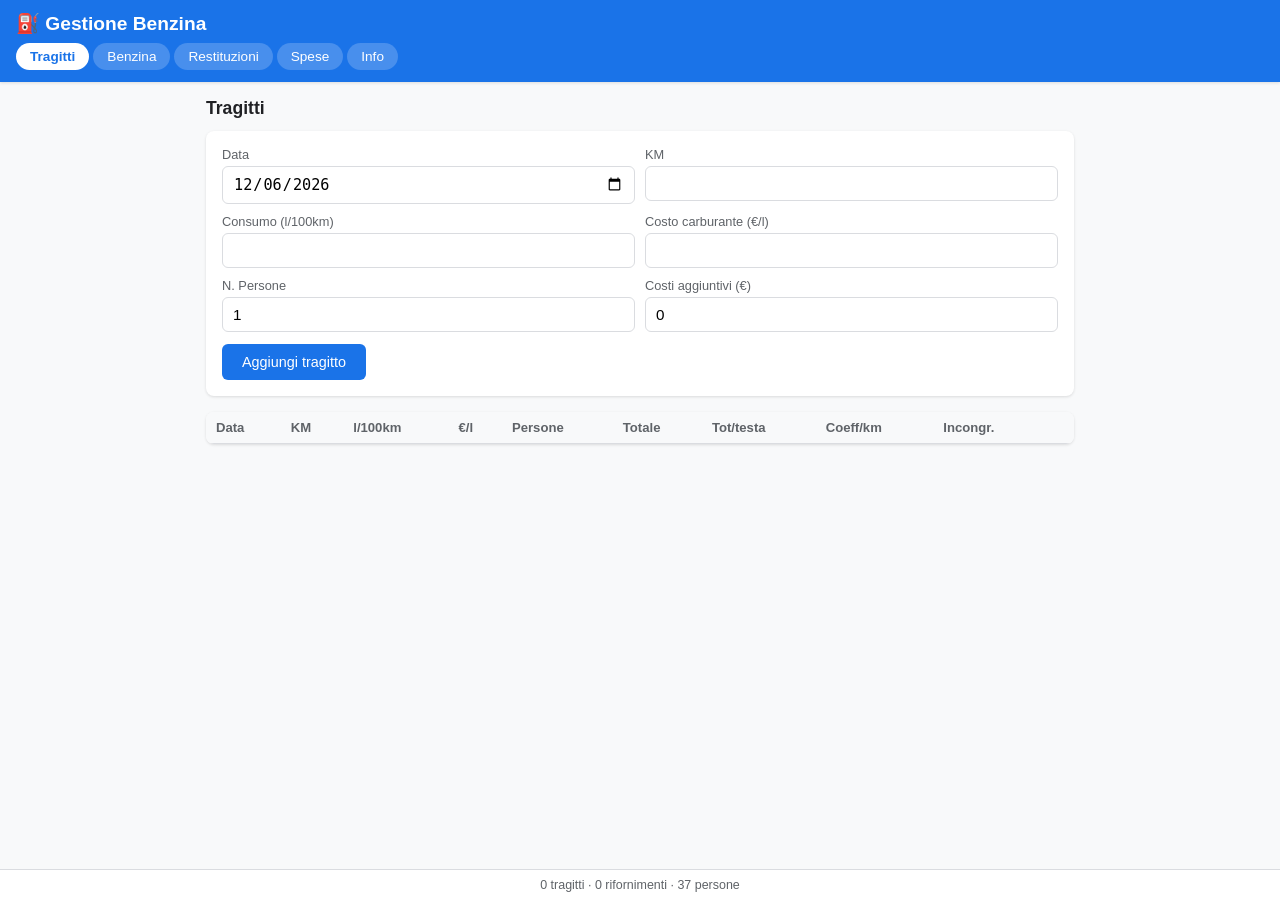
==== fuel-manager/index.html @ 6dd58ec2 "feat: add fuel-manager PWA - Tragitti: km, consumi, costi carburante, persone, totali - Benzina: rif" ====
<!DOCTYPE html>
<html lang="it">
<head>
  <meta charset="UTF-8">
  <meta name="viewport" content="width=device-width, initial-scale=1.0, user-scalable=no">
  <meta name="theme-color" content="#1a73e8">
  <meta name="apple-mobile-web-app-capable" content="yes">
  <meta name="apple-mobile-web-app-status-bar-style" content="black-translucent">
  <meta name="description" content="Gestione Benzina - Tragitti, Consumi, Spese e Restituzioni">
  <link rel="manifest" href="manifest.json">
  <link rel="apple-touch-icon" href="icon-192.png">
  <title>Gestione Benzina</title>
  <link rel="stylesheet" href="style.css">
</head>
<body>
  <header>
    <h1>⛽ Gestione Benzina</h1>
    <nav id="tabs">
      <button class="tab active" data-tab="tragitti">Tragitti</button>
      <button class="tab" data-tab="benzina">Benzina</button>
      <button class="tab" data-tab="restituzioni">Restituzioni</button>
      <button class="tab" data-tab="spese">Spese</button>
      <button class="tab" data-tab="info">Info</button>
    </nav>
  </header>

  <main>
    <!-- TRAGITTI -->
    <section id="tragitti" class="tab-content active">
      <h2>Tragitti</h2>
      <form id="form-tragitto">
        <div class="form-grid">
          <label>Data <input type="date" name="data" required></label>
          <label>KM <input type="number" name="km" step="0.1" required></label>
          <label>Consumo (l/100km) <input type="number" name="consumo" step="0.1" required></label>
          <label>Costo carburante (€/l) <input type="number" name="costoCarburante" step="0.001" required></label>
          <label>N. Persone <input type="number" name="persone" step="0.5" min="1" value="1" required></label>
          <label>Costi aggiuntivi (€) <input type="number" name="costiAgg" step="0.01" value="0"></label>
        </div>
        <div class="form-actions">
          <button type="submit">Aggiungi tragitto</button>
        </div>
      </form>

      <div class="table-wrapper">
        <table id="tabella-tragitti">
          <thead>
            <tr>
              <th>Data</th><th>KM</th><th>l/100km</th><th>€/l</th><th>Persone</th>
              <th>Totale</th><th>Tot/testa</th><th>Coeff/km</th><th>Incongr.</th>
              <th></th>
            </tr>
          </thead>
          <tbody></tbody>
        </table>
      </div>
    </section>

    <!-- BENZINA -->
    <section id="benzina" class="tab-content">
      <h2>Benzina</h2>
      <form id="form-benzina">
        <div class="form-grid">
          <label>Data <input type="date" name="data" required></label>
          <label>Spesa (€) <input type="number" name="spesa" step="0.01" required></label>
          <label>Costo carburante (€/l) <input type="number" name="costoCarburante" step="0.001" required></label>
          <label>Litri <input type="number" name="litri" step="0.01" required></label>
          <label>Mese riferimento <input type="text" name="mese" placeholder="gen-25" required></label>
        </div>
        <div class="form-actions">
          <button type="submit">Aggiungi rifornimento</button>
        </div>
      </form>

      <div class="table-wrapper">
        <table id="tabella-benzina">
          <thead>
            <tr>
              <th>Data</th><th>Spesa</th><th>€/l</th><th>Litri</th><th>Mese</th><th></th>
            </tr>
          </thead>
          <tbody></tbody>
        </table>
      </div>
    </section>

    <!-- RESTITUZIONI -->
    <section id="restituzioni" class="tab-content">
      <h2>Restituzioni</h2>
      <div class="subsection">
        <h3>Persone</h3>
        <form id="form-persona">
          <div class="form-grid">
            <label>Nome persona <input type="text" name="nome" required></label>
          </div>
          <div class="form-actions">
            <button type="submit">Aggiungi persona</button>
          </div>
        </form>
        <div id="lista-persone" class="person-tags"></div>
      </div>

      <div class="subsection">
        <h3>Voce restituzione</h3>
        <form id="form-restituzione">
          <div class="form-grid">
            <label>Data <input type="date" name="data" required></label>
            <label>Totale entrate (€) <input type="number" name="totale" step="0.01" value="0"></label>
            <label>Dividi per tutti <input type="checkbox" name="dividiTutti" checked></label>
            <div class="colspan-2" id="restituzione-persone">
              <!-- generato dinamicamente -->
            </div>
          </div>
          <div class="form-actions">
            <button type="submit">Aggiungi restituzione</button>
          </div>
        </form>
      </div>

      <div class="table-wrapper">
        <table id="tabella-restituzioni">
          <thead>
            <tr>
              <th>Data</th><th>Totale</th><th>Dettaglio per persona</th><th></th>
            </tr>
          </thead>
          <tbody></tbody>
        </table>
      </div>
    </section>

    <!-- SPESE -->
    <section id="spese" class="tab-content">
      <h2>Spese a persona</h2>
      <form id="form-spesa">
        <div class="form-grid">
          <label>Data <input type="date" name="data" required></label>
          <label>Totale spesa (€) <input type="number" name="totale" step="0.01" required></label>
          <div class="colspan-2" id="spese-persone">
            <!-- generato dinamicamente -->
          </div>
        </div>
        <div class="form-actions">
          <button type="submit">Aggiungi spesa</button>
        </div>
      </form>

      <div class="table-wrapper">
        <table id="tabella-spese">
          <thead>
            <tr>
              <th>Data</th><th>Totale</th><th>Dettaglio per persona</th><th></th>
            </tr>
          </thead>
          <tbody></tbody>
        </table>
      </div>
    </section>

    <!-- INFO -->
    <section id="info" class="tab-content">
      <h2>Riepilogo</h2>
      <div id="info-riepilogo" class="info-grid"></div>

      <h3>Importa dati da Google Sheet</h3>
      <p class="hint">Incolla i dati CSV esportati dai fogli Google per popolare l'app.</p>
      <form id="form-import">
        <div class="form-grid">
          <label>Foglio
            <select name="foglio">
              <option value="tragitti">Tragitti</option>
              <option value="benzina">Benzina</option>
              <option value="restituzioni">Restituzioni</option>
              <option value="spese">Spese</option>
            </select>
          </label>
          <label class="colspan-2">Dati CSV (incolla qui, prima riga = intestazioni)
            <textarea name="csvData" rows="4" placeholder="Data,KM,Consumo,..."></textarea>
          </label>
        </div>
        <div class="form-actions">
          <button type="submit">Importa</button>
        </div>
      </form>

      <h3>Esporta dati</h3>
      <div class="form-actions">
        <button id="btn-export-csv" type="button">Esporta tutto (CSV)</button>
        <button id="btn-export-json" type="button">Esporta tutto (JSON)</button>
        <button id="btn-reset" type="button" class="danger">Reset dati</button>
      </div>
    </section>
  </main>

  <footer>
    <span id="status-bar">Pronto</span>
  </footer>

  <script src="app.js"></script>
</body>
</html>
---- fuel-manager/style.css ----
* {
  margin: 0;
  padding: 0;
  box-sizing: border-box;
}

:root {
  --primary: #1a73e8;
  --primary-dark: #1557b0;
  --danger: #d93025;
  --success: #188038;
  --bg: #f8f9fa;
  --card: #fff;
  --text: #202124;
  --text-secondary: #5f6368;
  --border: #dadce0;
  --radius: 8px;
  --shadow: 0 1px 3px rgba(0,0,0,0.12);
}

body {
  font-family: -apple-system, BlinkMacSystemFont, 'Segoe UI', Roboto, sans-serif;
  background: var(--bg);
  color: var(--text);
  min-height: 100vh;
  padding-bottom: 60px;
}

header {
  background: var(--primary);
  color: #fff;
  padding: 12px 16px;
  position: sticky;
  top: 0;
  z-index: 100;
  box-shadow: var(--shadow);
}

header h1 {
  font-size: 1.2rem;
  margin-bottom: 8px;
}

#tabs {
  display: flex;
  gap: 4px;
  overflow-x: auto;
  -webkit-overflow-scrolling: touch;
  scrollbar-width: none;
}

#tabs::-webkit-scrollbar { display: none; }

.tab {
  background: rgba(255,255,255,0.2);
  border: none;
  color: #fff;
  padding: 6px 14px;
  border-radius: 20px;
  font-size: 0.85rem;
  cursor: pointer;
  white-space: nowrap;
  transition: background 0.2s;
}

.tab.active {
  background: #fff;
  color: var(--primary);
  font-weight: 600;
}

main {
  padding: 16px;
  max-width: 900px;
  margin: 0 auto;
}

.tab-content { display: none; }
.tab-content.active { display: block; }

h2 {
  font-size: 1.1rem;
  margin-bottom: 12px;
  color: var(--text);
}

h3 {
  font-size: 0.95rem;
  margin: 16px 0 8px;
  color: var(--text-secondary);
}

form {
  background: var(--card);
  border-radius: var(--radius);
  padding: 16px;
  box-shadow: var(--shadow);
  margin-bottom: 16px;
}

.form-grid {
  display: grid;
  grid-template-columns: 1fr 1fr;
  gap: 10px;
}

.form-grid label {
  display: flex;
  flex-direction: column;
  font-size: 0.8rem;
  color: var(--text-secondary);
  gap: 4px;
}

.form-grid input,
.form-grid select,
.form-grid textarea {
  padding: 8px 10px;
  border: 1px solid var(--border);
  border-radius: 6px;
  font-size: 0.95rem;
  width: 100%;
  background: #fff;
}

.form-grid input:focus,
.form-grid select:focus,
.form-grid textarea:focus {
  outline: none;
  border-color: var(--primary);
  box-shadow: 0 0 0 2px rgba(26,115,232,0.2);
}

.colspan-2 { grid-column: 1 / -1; }

.form-actions {
  margin-top: 12px;
  display: flex;
  gap: 8px;
  flex-wrap: wrap;
}

button {
  background: var(--primary);
  color: #fff;
  border: none;
  padding: 10px 20px;
  border-radius: 6px;
  font-size: 0.9rem;
  cursor: pointer;
  transition: background 0.2s;
}

button:hover { background: var(--primary-dark); }
button.danger { background: var(--danger); }
button.danger:hover { background: #b71c1c; }

.table-wrapper {
  overflow-x: auto;
  -webkit-overflow-scrolling: touch;
  background: var(--card);
  border-radius: var(--radius);
  box-shadow: var(--shadow);
  margin-bottom: 16px;
}

table {
  width: 100%;
  border-collapse: collapse;
  font-size: 0.82rem;
}

th, td {
  padding: 8px 10px;
  text-align: left;
  border-bottom: 1px solid var(--border);
  white-space: nowrap;
}

th {
  background: var(--bg);
  font-weight: 600;
  color: var(--text-secondary);
  position: sticky;
  top: 0;
}

td:last-child {
  text-align: right;
}

.btn-delete {
  background: none;
  color: var(--danger);
  padding: 2px 8px;
  font-size: 0.75rem;
  text-decoration: underline;
}

.person-tags {
  display: flex;
  flex-wrap: wrap;
  gap: 6px;
  margin: 8px 0 16px;
}

.person-tag {
  background: var(--primary);
  color: #fff;
  padding: 4px 12px;
  border-radius: 16px;
  font-size: 0.8rem;
  display: flex;
  align-items: center;
  gap: 6px;
}

.person-tag .remove-person {
  background: none;
  color: #fff;
  padding: 0;
  font-size: 1rem;
  cursor: pointer;
  line-height: 1;
}

.subsection {
  margin-bottom: 20px;
}

.info-grid {
  display: grid;
  grid-template-columns: 1fr 1fr;
  gap: 12px;
  margin-bottom: 20px;
}

.info-card {
  background: var(--card);
  border-radius: var(--radius);
  padding: 14px;
  box-shadow: var(--shadow);
}

.info-card .label {
  font-size: 0.75rem;
  color: var(--text-secondary);
  text-transform: uppercase;
  letter-spacing: 0.5px;
}

.info-card .value {
  font-size: 1.3rem;
  font-weight: 700;
  margin-top: 4px;
}

.info-card .sub {
  font-size: 0.75rem;
  color: var(--text-secondary);
  margin-top: 2px;
}

.hint {
  font-size: 0.82rem;
  color: var(--text-secondary);
  margin-bottom: 10px;
}

footer {
  position: fixed;
  bottom: 0;
  left: 0;
  right: 0;
  background: var(--card);
  border-top: 1px solid var(--border);
  padding: 8px 16px;
  font-size: 0.78rem;
  color: var(--text-secondary);
  text-align: center;
  z-index: 50;
}

.person-split-row {
  display: flex;
  align-items: center;
  gap: 6px;
  margin-bottom: 4px;
}

.person-split-row .person-name {
  min-width: 120px;
  font-size: 0.85rem;
}

.person-split-row input {
  flex: 1;
  padding: 6px 8px;
  border: 1px solid var(--border);
  border-radius: 4px;
  font-size: 0.85rem;
}

.dettaglio-cell {
  font-size: 0.75rem;
  max-width: 200px;
  overflow: hidden;
  text-overflow: ellipsis;
}

@media (max-width: 600px) {
  .form-grid { grid-template-columns: 1fr; }
  .info-grid { grid-template-columns: 1fr; }
  th, td { padding: 6px 8px; font-size: 0.75rem; }
}
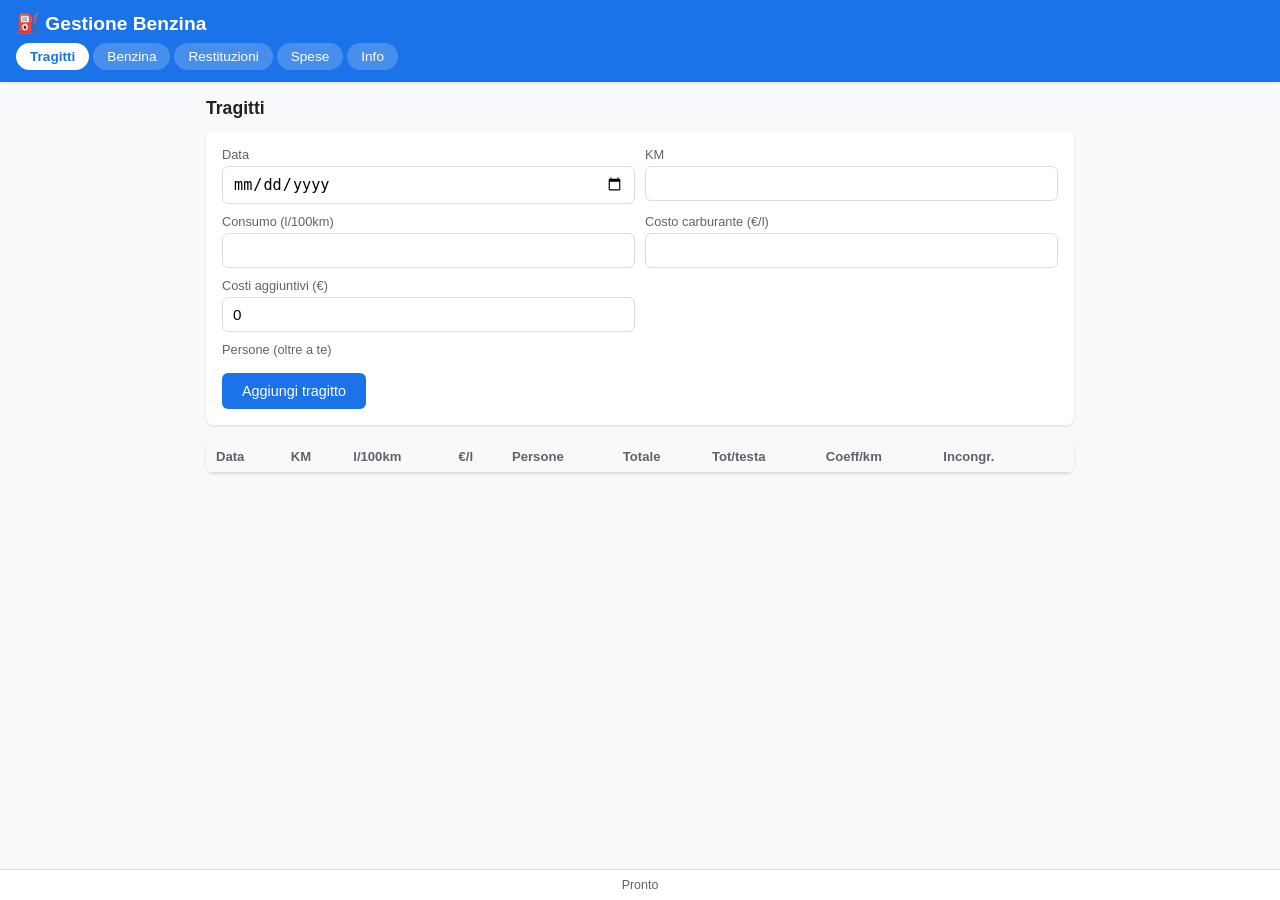
==== commit 1c4c14b6: "feat: import dati da Excel, checkbox persone invece di numero - Re-importati tutti i dati dal file G" ====
--- a/fuel-manager/index.html
+++ b/fuel-manager/index.html
@@ -34,8 +34,11 @@
           <label>KM <input type="number" name="km" step="0.1" required></label>
           <label>Consumo (l/100km) <input type="number" name="consumo" step="0.1" required></label>
           <label>Costo carburante (€/l) <input type="number" name="costoCarburante" step="0.001" required></label>
-          <label>N. Persone <input type="number" name="persone" step="0.5" min="1" value="1" required></label>
           <label>Costi aggiuntivi (€) <input type="number" name="costiAgg" step="0.01" value="0"></label>
+          <div class="colspan-2">
+            <label class="persone-label">Persone (oltre a te)</label>
+            <div id="tragitto-persone" class="person-checkboxes"></div>
+          </div>
         </div>
         <div class="form-actions">
           <button type="submit">Aggiungi tragitto</button>
--- a/fuel-manager/style.css
+++ b/fuel-manager/style.css
@@ -313,3 +313,50 @@
   .info-grid { grid-template-columns: 1fr; }
   th, td { padding: 6px 8px; font-size: 0.75rem; }
 }
+
+/* Person checkboxes for tragitto form */
+.person-checkboxes {
+  display: flex;
+  flex-wrap: wrap;
+  gap: 6px;
+  margin-top: 4px;
+}
+
+.person-checkbox {
+  display: inline-flex;
+  align-items: center;
+  gap: 4px;
+  padding: 4px 10px;
+  background: var(--bg);
+  border: 1px solid var(--border);
+  border-radius: 20px;
+  font-size: 0.8rem;
+  cursor: pointer;
+  user-select: none;
+  transition: all 0.15s;
+}
+
+.person-checkbox:hover {
+  border-color: var(--primary);
+}
+
+.person-checkbox input[type="checkbox"] {
+  width: 14px;
+  height: 14px;
+  accent-color: var(--primary);
+}
+
+.person-checkbox:has(input:checked) {
+  background: #e8f0fe;
+  border-color: var(--primary);
+  color: var(--primary-dark);
+  font-weight: 500;
+}
+
+.persone-label {
+  display: block;
+  font-size: 0.8rem;
+  font-weight: 500;
+  color: var(--text-secondary);
+  margin-bottom: 2px;
+}
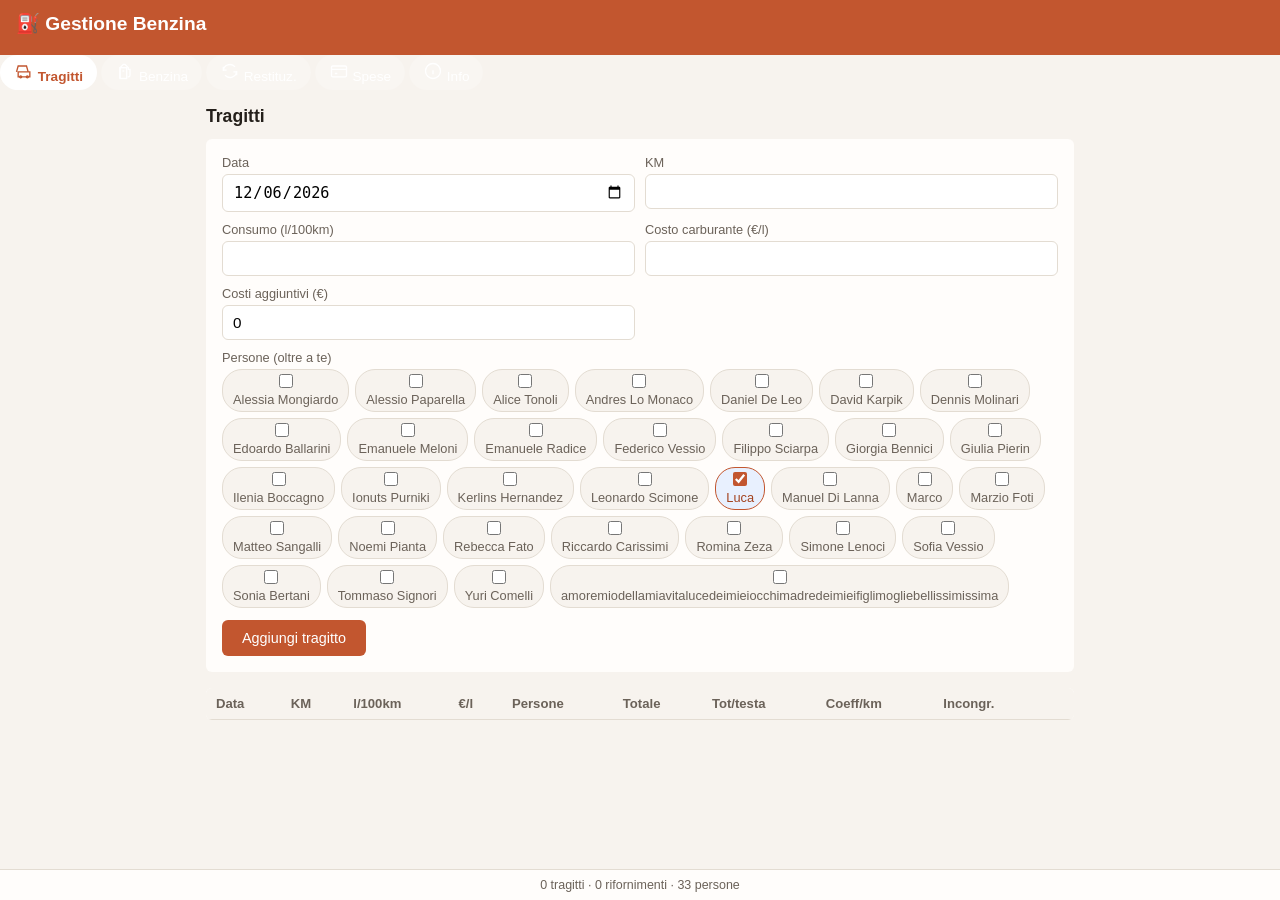
==== commit 5a4b152e: "feat(fuel-manager): icone SVG inline nei tab, header semplificato" ====
--- a/fuel-manager/index.html
+++ b/fuel-manager/index.html
@@ -15,14 +15,30 @@
 <body>
   <header>
     <h1>⛽ Gestione Benzina</h1>
-    <nav id="tabs">
-      <button class="tab active" data-tab="tragitti">Tragitti</button>
-      <button class="tab" data-tab="benzina">Benzina</button>
-      <button class="tab" data-tab="restituzioni">Restituzioni</button>
-      <button class="tab" data-tab="spese">Spese</button>
-      <button class="tab" data-tab="info">Info</button>
-    </nav>
   </header>
+
+  <nav id="tabs">
+    <button class="tab active" data-tab="tragitti">
+      <svg viewBox="0 0 24 24" width="20" height="20" fill="none" stroke="currentColor" stroke-width="1.6"><path d="M3 13l2-7h10l2 7M5 13h14v6H5z"/><circle cx="8" cy="19" r="1.2"/><circle cx="16" cy="19" r="1.2"/></svg>
+      <span>Tragitti</span>
+    </button>
+    <button class="tab" data-tab="benzina">
+      <svg viewBox="0 0 24 24" width="20" height="20" fill="none" stroke="currentColor" stroke-width="1.6"><path d="M6 21V8l4-4h2l4 4v2h2v7a2 2 0 01-2 2h-1"/><rect x="6" y="8" width="8" height="13"/><path d="M9 12h2"/></svg>
+      <span>Benzina</span>
+    </button>
+    <button class="tab" data-tab="restituzioni">
+      <svg viewBox="0 0 24 24" width="20" height="20" fill="none" stroke="currentColor" stroke-width="1.6"><path d="M4 12a8 8 0 0114-5M20 12a8 8 0 01-14 5M4 7v4h4M20 17v-4h-4"/></svg>
+      <span>Restituz.</span>
+    </button>
+    <button class="tab" data-tab="spese">
+      <svg viewBox="0 0 24 24" width="20" height="20" fill="none" stroke="currentColor" stroke-width="1.6"><rect x="3" y="6" width="18" height="13" rx="1.5"/><path d="M3 10h18M7 15h3"/></svg>
+      <span>Spese</span>
+    </button>
+    <button class="tab" data-tab="info">
+      <svg viewBox="0 0 24 24" width="20" height="20" fill="none" stroke="currentColor" stroke-width="1.6"><circle cx="12" cy="12" r="9"/><path d="M12 8v.01M12 11v5"/></svg>
+      <span>Info</span>
+    </button>
+  </nav>
 
   <main>
     <!-- TRAGITTI -->
--- a/fuel-manager/style.css
+++ b/fuel-manager/style.css
@@ -5,17 +5,32 @@
 }
 
 :root {
-  --primary: #1a73e8;
-  --primary-dark: #1557b0;
-  --danger: #d93025;
-  --success: #188038;
-  --bg: #f8f9fa;
-  --card: #fff;
-  --text: #202124;
-  --text-secondary: #5f6368;
-  --border: #dadce0;
-  --radius: 8px;
-  --shadow: 0 1px 3px rgba(0,0,0,0.12);
+  --primary: #c2562f;
+  --primary-dark: #a3431f;
+  --danger: #a8412f;
+  --success: #6b7a3f;
+  --bg: #f7f3ee;
+  --card: #fffdfb;
+  --text: #241f1a;
+  --text-secondary: #6b6259;
+  --border: #e3dcd2;
+  --radius: 6px;
+  --shadow: none;
+  --font-serif: ui-serif, Georgia, 'Times New Roman', serif;
+}
+
+@media (prefers-color-scheme: dark) {
+  :root {
+    --primary: #e07a4d;
+    --primary-dark: #f0936a;
+    --danger: #d97e6b;
+    --success: #9caf6b;
+    --bg: #1b1714;
+    --card: #241f1a;
+    --text: #f2ece4;
+    --text-secondary: #b3a99d;
+    --border: #3a322b;
+  }
 }
 
 body {
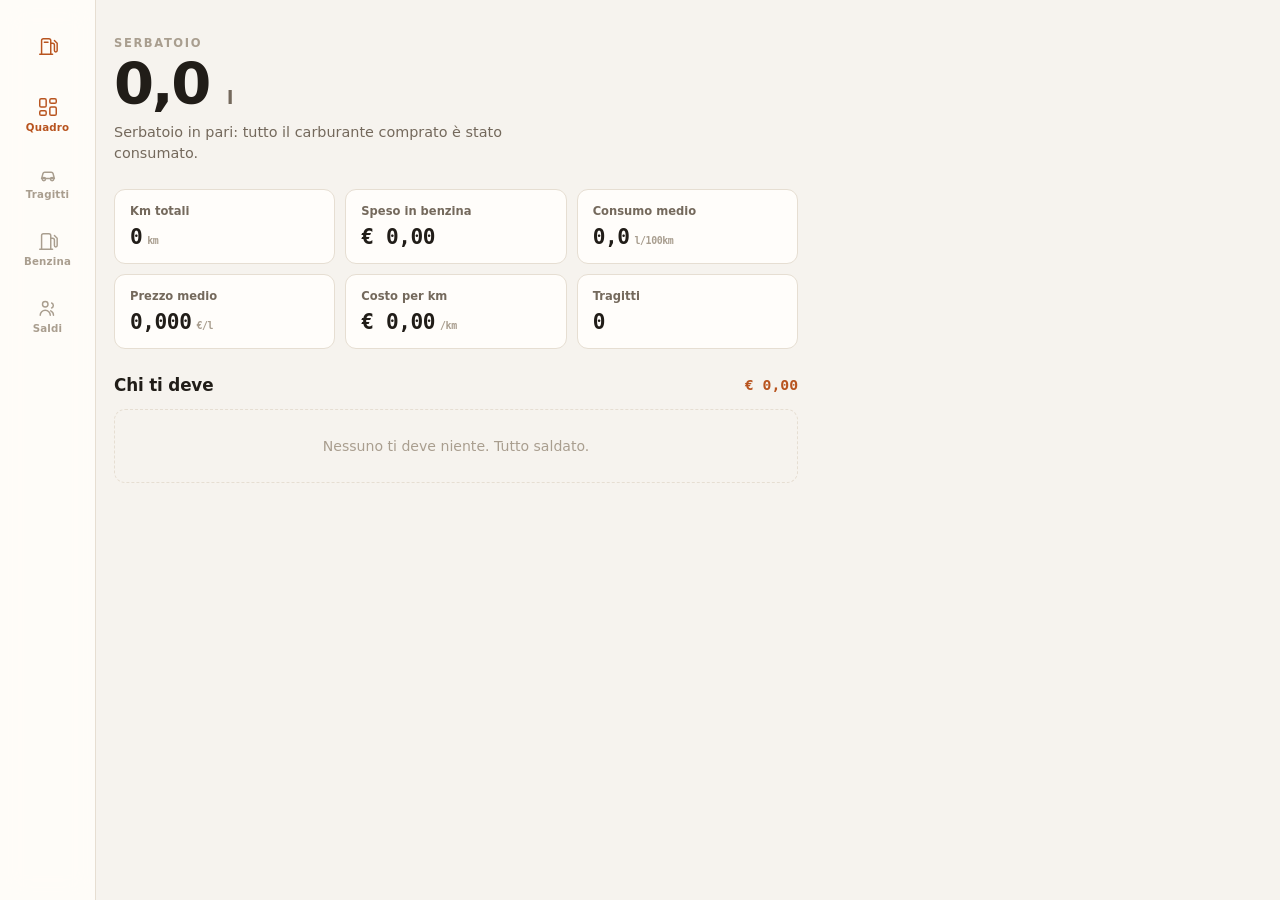
==== commit 8132baec: "feat(fuel-manager): serbatoio FIFO, input minimale e UI ridisegnata Riprogetta la PWA attorno al mod" ====
--- a/fuel-manager/index.html
+++ b/fuel-manager/index.html
@@ -2,218 +2,187 @@
 <html lang="it">
 <head>
   <meta charset="UTF-8">
-  <meta name="viewport" content="width=device-width, initial-scale=1.0, user-scalable=no">
-  <meta name="theme-color" content="#1a73e8">
+  <meta name="viewport" content="width=device-width, initial-scale=1.0, viewport-fit=cover, user-scalable=no">
+  <meta name="theme-color" content="#b8541f">
   <meta name="apple-mobile-web-app-capable" content="yes">
   <meta name="apple-mobile-web-app-status-bar-style" content="black-translucent">
-  <meta name="description" content="Gestione Benzina - Tragitti, Consumi, Spese e Restituzioni">
+  <meta name="description" content="Gestione benzina: tragitti, rifornimenti e saldi con serbatoio FIFO automatico">
   <link rel="manifest" href="manifest.json">
   <link rel="apple-touch-icon" href="icon-192.png">
-  <title>Gestione Benzina</title>
+  <title>Serbatoio</title>
   <link rel="stylesheet" href="style.css">
 </head>
 <body>
-  <header>
-    <h1>⛽ Gestione Benzina</h1>
-  </header>
-
   <nav id="tabs">
-    <button class="tab active" data-tab="tragitti">
-      <svg viewBox="0 0 24 24" width="20" height="20" fill="none" stroke="currentColor" stroke-width="1.6"><path d="M3 13l2-7h10l2 7M5 13h14v6H5z"/><circle cx="8" cy="19" r="1.2"/><circle cx="16" cy="19" r="1.2"/></svg>
+    <div class="brand">
+      <svg viewBox="0 0 24 24" width="22" height="22" fill="none" stroke="currentColor" stroke-width="1.6" stroke-linecap="round" stroke-linejoin="round"><path d="M5 21V6a2 2 0 0 1 2-2h6a2 2 0 0 1 2 2v15"/><path d="M3 21h14"/><path d="M15 9h2a2 2 0 0 1 2 2v6a1.5 1.5 0 0 0 3 0V9l-3-3"/><path d="M8 8h4"/></svg>
+    </div>
+    <button class="tab active" data-tab="dashboard">
+      <svg viewBox="0 0 24 24" width="22" height="22" fill="none" stroke="currentColor" stroke-width="1.6" stroke-linecap="round" stroke-linejoin="round"><rect x="3" y="3" width="7" height="9" rx="1.5"/><rect x="14" y="3" width="7" height="5" rx="1.5"/><rect x="14" y="12" width="7" height="9" rx="1.5"/><rect x="3" y="16" width="7" height="5" rx="1.5"/></svg>
+      <span>Quadro</span>
+    </button>
+    <button class="tab" data-tab="tragitti">
+      <svg viewBox="0 0 24 24" width="22" height="22" fill="none" stroke="currentColor" stroke-width="1.6" stroke-linecap="round" stroke-linejoin="round"><path d="M5 17h14l-1.5-5.5A2 2 0 0 0 15.6 10H8.4a2 2 0 0 0-1.9 1.5L5 17Z"/><circle cx="7.5" cy="17.5" r="1.8"/><circle cx="16.5" cy="17.5" r="1.8"/></svg>
       <span>Tragitti</span>
     </button>
-    <button class="tab" data-tab="benzina">
-      <svg viewBox="0 0 24 24" width="20" height="20" fill="none" stroke="currentColor" stroke-width="1.6"><path d="M6 21V8l4-4h2l4 4v2h2v7a2 2 0 01-2 2h-1"/><rect x="6" y="8" width="8" height="13"/><path d="M9 12h2"/></svg>
+    <button class="tab" data-tab="rifornimenti">
+      <svg viewBox="0 0 24 24" width="22" height="22" fill="none" stroke="currentColor" stroke-width="1.6" stroke-linecap="round" stroke-linejoin="round"><path d="M5 21V6a2 2 0 0 1 2-2h6a2 2 0 0 1 2 2v15"/><path d="M3 21h14"/><path d="M15 9h2a2 2 0 0 1 2 2v6a1.5 1.5 0 0 0 3 0V9l-3-3"/></svg>
       <span>Benzina</span>
     </button>
-    <button class="tab" data-tab="restituzioni">
-      <svg viewBox="0 0 24 24" width="20" height="20" fill="none" stroke="currentColor" stroke-width="1.6"><path d="M4 12a8 8 0 0114-5M20 12a8 8 0 01-14 5M4 7v4h4M20 17v-4h-4"/></svg>
-      <span>Restituz.</span>
-    </button>
-    <button class="tab" data-tab="spese">
-      <svg viewBox="0 0 24 24" width="20" height="20" fill="none" stroke="currentColor" stroke-width="1.6"><rect x="3" y="6" width="18" height="13" rx="1.5"/><path d="M3 10h18M7 15h3"/></svg>
-      <span>Spese</span>
-    </button>
-    <button class="tab" data-tab="info">
-      <svg viewBox="0 0 24 24" width="20" height="20" fill="none" stroke="currentColor" stroke-width="1.6"><circle cx="12" cy="12" r="9"/><path d="M12 8v.01M12 11v5"/></svg>
-      <span>Info</span>
+    <button class="tab" data-tab="persone">
+      <svg viewBox="0 0 24 24" width="22" height="22" fill="none" stroke="currentColor" stroke-width="1.6" stroke-linecap="round" stroke-linejoin="round"><circle cx="9" cy="8" r="3"/><path d="M3.5 20a5.5 5.5 0 0 1 11 0"/><path d="M16 6.5a3 3 0 0 1 0 5.5M18 20a5.5 5.5 0 0 0-3-4.9"/></svg>
+      <span>Saldi</span>
     </button>
   </nav>
 
   <main>
-    <!-- TRAGITTI -->
-    <section id="tragitti" class="tab-content active">
-      <h2>Tragitti</h2>
-      <form id="form-tragitto">
-        <div class="form-grid">
-          <label>Data <input type="date" name="data" required></label>
-          <label>KM <input type="number" name="km" step="0.1" required></label>
-          <label>Consumo (l/100km) <input type="number" name="consumo" step="0.1" required></label>
-          <label>Costo carburante (€/l) <input type="number" name="costoCarburante" step="0.001" required></label>
-          <label>Costi aggiuntivi (€) <input type="number" name="costiAgg" step="0.01" value="0"></label>
-          <div class="colspan-2">
-            <label class="persone-label">Persone (oltre a te)</label>
-            <div id="tragitto-persone" class="person-checkboxes"></div>
+    <!-- ============ DASHBOARD ============ -->
+    <section id="dashboard" class="tab-content active">
+      <header class="page-head">
+        <p class="eyebrow">Serbatoio</p>
+        <h1 id="tank-headline">—</h1>
+        <p class="page-sub" id="tank-sub"></p>
+      </header>
+
+      <div class="bento" id="dash-metrics"></div>
+
+      <div class="panel">
+        <div class="panel-head">
+          <h2>Chi ti deve</h2>
+          <span class="pill" id="owed-total">—</span>
+        </div>
+        <div id="dash-saldi" class="ledger"></div>
+      </div>
+    </section>
+
+    <!-- ============ TRAGITTI ============ -->
+    <section id="tragitti" class="tab-content">
+      <header class="page-head">
+        <h1>Tragitti</h1>
+        <p class="page-sub">Inserisci solo km, consumo e chi era in auto. Il costo lo calcola il serbatoio.</p>
+      </header>
+
+      <form id="form-tragitto" class="card-form" autocomplete="off">
+        <div class="field-row">
+          <div class="field">
+            <label for="t-data">Data</label>
+            <input id="t-data" type="date" name="data" required>
+          </div>
+          <div class="field">
+            <label for="t-km">Tragitto (km)</label>
+            <input id="t-km" type="number" name="km" inputmode="decimal" step="0.1" placeholder="32" required>
+          </div>
+          <div class="field">
+            <label for="t-consumo">Consumo (l/100km)</label>
+            <input id="t-consumo" type="number" name="consumo" inputmode="decimal" step="0.1" placeholder="6.7" required>
           </div>
         </div>
-        <div class="form-actions">
-          <button type="submit">Aggiungi tragitto</button>
+
+        <div class="field">
+          <label>In auto</label>
+          <div id="t-persone" class="chips"></div>
+        </div>
+
+        <details class="extra">
+          <summary>Costi extra (pedaggi)</summary>
+          <div class="field">
+            <input type="number" name="costiAgg" inputmode="decimal" step="0.01" placeholder="0,00 €" value="">
+          </div>
+        </details>
+
+        <div class="form-foot">
+          <span class="preview" id="t-preview"></span>
+          <button type="submit" class="btn-primary">Aggiungi</button>
         </div>
       </form>
 
-      <div class="table-wrapper">
-        <table id="tabella-tragitti">
-          <thead>
-            <tr>
-              <th>Data</th><th>KM</th><th>l/100km</th><th>€/l</th><th>Persone</th>
-              <th>Totale</th><th>Tot/testa</th><th>Coeff/km</th><th>Incongr.</th>
-              <th></th>
-            </tr>
-          </thead>
-          <tbody></tbody>
-        </table>
-      </div>
+      <div id="lista-tragitti" class="feed"></div>
     </section>
 
-    <!-- BENZINA -->
-    <section id="benzina" class="tab-content">
-      <h2>Benzina</h2>
-      <form id="form-benzina">
-        <div class="form-grid">
-          <label>Data <input type="date" name="data" required></label>
-          <label>Spesa (€) <input type="number" name="spesa" step="0.01" required></label>
-          <label>Costo carburante (€/l) <input type="number" name="costoCarburante" step="0.001" required></label>
-          <label>Litri <input type="number" name="litri" step="0.01" required></label>
-          <label>Mese riferimento <input type="text" name="mese" placeholder="gen-25" required></label>
+    <!-- ============ RIFORNIMENTI ============ -->
+    <section id="rifornimenti" class="tab-content">
+      <header class="page-head">
+        <h1>Rifornimenti</h1>
+        <p class="page-sub">Quanto hai speso al distributore e il prezzo al litro. I litri entrano nel serbatoio.</p>
+      </header>
+
+      <form id="form-rifornimento" class="card-form" autocomplete="off">
+        <div class="field-row">
+          <div class="field">
+            <label for="r-data">Data</label>
+            <input id="r-data" type="date" name="data" required>
+          </div>
+          <div class="field">
+            <label for="r-importo">Importo (€)</label>
+            <input id="r-importo" type="number" name="importo" inputmode="decimal" step="0.01" placeholder="50,00" required>
+          </div>
+          <div class="field">
+            <label for="r-costo">Costo (€/l)</label>
+            <input id="r-costo" type="number" name="costo" inputmode="decimal" step="0.001" placeholder="1.789" required>
+          </div>
         </div>
-        <div class="form-actions">
-          <button type="submit">Aggiungi rifornimento</button>
+        <div class="form-foot">
+          <span class="preview" id="r-preview"></span>
+          <button type="submit" class="btn-primary">Aggiungi</button>
         </div>
       </form>
 
-      <div class="table-wrapper">
-        <table id="tabella-benzina">
-          <thead>
-            <tr>
-              <th>Data</th><th>Spesa</th><th>€/l</th><th>Litri</th><th>Mese</th><th></th>
-            </tr>
-          </thead>
-          <tbody></tbody>
-        </table>
-      </div>
+      <div id="lista-rifornimenti" class="feed"></div>
     </section>
 
-    <!-- RESTITUZIONI -->
-    <section id="restituzioni" class="tab-content">
-      <h2>Restituzioni</h2>
-      <div class="subsection">
-        <h3>Persone</h3>
-        <form id="form-persona">
-          <div class="form-grid">
-            <label>Nome persona <input type="text" name="nome" required></label>
-          </div>
-          <div class="form-actions">
-            <button type="submit">Aggiungi persona</button>
-          </div>
-        </form>
-        <div id="lista-persone" class="person-tags"></div>
-      </div>
+    <!-- ============ PERSONE / SALDI ============ -->
+    <section id="persone" class="tab-content">
+      <header class="page-head">
+        <h1>Saldi</h1>
+        <p class="page-sub">Quote dei tragitti meno quanto ti hanno già restituito.</p>
+      </header>
 
-      <div class="subsection">
-        <h3>Voce restituzione</h3>
-        <form id="form-restituzione">
-          <div class="form-grid">
-            <label>Data <input type="date" name="data" required></label>
-            <label>Totale entrate (€) <input type="number" name="totale" step="0.01" value="0"></label>
-            <label>Dividi per tutti <input type="checkbox" name="dividiTutti" checked></label>
-            <div class="colspan-2" id="restituzione-persone">
-              <!-- generato dinamicamente -->
+      <div id="lista-saldi" class="ledger ledger-full"></div>
+
+      <div class="panel">
+        <div class="panel-head"><h2>Registra restituzione</h2></div>
+        <form id="form-restituzione" class="card-form" autocomplete="off">
+          <div class="field-row">
+            <div class="field">
+              <label for="q-data">Data</label>
+              <input id="q-data" type="date" name="data" required>
+            </div>
+            <div class="field">
+              <label for="q-persona">Persona</label>
+              <select id="q-persona" name="persona" required></select>
+            </div>
+            <div class="field">
+              <label for="q-importo">Importo (€)</label>
+              <input id="q-importo" type="number" name="importo" inputmode="decimal" step="0.01" placeholder="0,00" required>
             </div>
           </div>
-          <div class="form-actions">
-            <button type="submit">Aggiungi restituzione</button>
+          <div class="form-foot">
+            <span></span>
+            <button type="submit" class="btn-primary">Registra</button>
           </div>
         </form>
       </div>
 
-      <div class="table-wrapper">
-        <table id="tabella-restituzioni">
-          <thead>
-            <tr>
-              <th>Data</th><th>Totale</th><th>Dettaglio per persona</th><th></th>
-            </tr>
-          </thead>
-          <tbody></tbody>
-        </table>
+      <div class="panel">
+        <div class="panel-head"><h2>Persone</h2></div>
+        <form id="form-persona" class="inline-add" autocomplete="off">
+          <input type="text" name="nome" placeholder="Aggiungi persona" required>
+          <button type="submit" class="btn-ghost">Aggiungi</button>
+        </form>
+        <div id="lista-persone" class="tags"></div>
       </div>
-    </section>
 
-    <!-- SPESE -->
-    <section id="spese" class="tab-content">
-      <h2>Spese a persona</h2>
-      <form id="form-spesa">
-        <div class="form-grid">
-          <label>Data <input type="date" name="data" required></label>
-          <label>Totale spesa (€) <input type="number" name="totale" step="0.01" required></label>
-          <div class="colspan-2" id="spese-persone">
-            <!-- generato dinamicamente -->
-          </div>
+      <div class="panel">
+        <div class="panel-head"><h2>Dati</h2></div>
+        <div class="form-foot wrap">
+          <button id="btn-export-json" type="button" class="btn-ghost">Esporta JSON</button>
+          <button id="btn-reset" type="button" class="btn-danger">Reset</button>
         </div>
-        <div class="form-actions">
-          <button type="submit">Aggiungi spesa</button>
-        </div>
-      </form>
-
-      <div class="table-wrapper">
-        <table id="tabella-spese">
-          <thead>
-            <tr>
-              <th>Data</th><th>Totale</th><th>Dettaglio per persona</th><th></th>
-            </tr>
-          </thead>
-          <tbody></tbody>
-        </table>
-      </div>
-    </section>
-
-    <!-- INFO -->
-    <section id="info" class="tab-content">
-      <h2>Riepilogo</h2>
-      <div id="info-riepilogo" class="info-grid"></div>
-
-      <h3>Importa dati da Google Sheet</h3>
-      <p class="hint">Incolla i dati CSV esportati dai fogli Google per popolare l'app.</p>
-      <form id="form-import">
-        <div class="form-grid">
-          <label>Foglio
-            <select name="foglio">
-              <option value="tragitti">Tragitti</option>
-              <option value="benzina">Benzina</option>
-              <option value="restituzioni">Restituzioni</option>
-              <option value="spese">Spese</option>
-            </select>
-          </label>
-          <label class="colspan-2">Dati CSV (incolla qui, prima riga = intestazioni)
-            <textarea name="csvData" rows="4" placeholder="Data,KM,Consumo,..."></textarea>
-          </label>
-        </div>
-        <div class="form-actions">
-          <button type="submit">Importa</button>
-        </div>
-      </form>
-
-      <h3>Esporta dati</h3>
-      <div class="form-actions">
-        <button id="btn-export-csv" type="button">Esporta tutto (CSV)</button>
-        <button id="btn-export-json" type="button">Esporta tutto (JSON)</button>
-        <button id="btn-reset" type="button" class="danger">Reset dati</button>
       </div>
     </section>
   </main>
 
-  <footer>
-    <span id="status-bar">Pronto</span>
-  </footer>
+  <div id="toast" class="toast" aria-live="polite"></div>
 
   <script src="app.js"></script>
 </body>
--- a/fuel-manager/style.css
+++ b/fuel-manager/style.css
@@ -1,377 +1,376 @@
-* {
-  margin: 0;
-  padding: 0;
-  box-sizing: border-box;
-}
+/* ============================================================
+   Serbatoio — design system (vanilla)
+   ============================================================ */
+*, *::before, *::after { margin: 0; padding: 0; box-sizing: border-box; }
 
 :root {
-  --primary: #c2562f;
-  --primary-dark: #a3431f;
-  --danger: #a8412f;
-  --success: #6b7a3f;
-  --bg: #f7f3ee;
-  --card: #fffdfb;
-  --text: #241f1a;
-  --text-secondary: #6b6259;
-  --border: #e3dcd2;
-  --radius: 6px;
-  --shadow: none;
-  --font-serif: ui-serif, Georgia, 'Times New Roman', serif;
+  --bg:        #f6f3ee;
+  --surface:   #fffdfa;
+  --surface-2: #f0ebe3;
+  --text:      #211d18;
+  --text-2:    #74695c;
+  --text-3:    #a99e8f;
+  --border:    #e6ded2;
+  --accent:    #b8541f;
+  --accent-ink:#fff;
+  --pos:       #3f7d52;
+  --neg:       #b14a37;
+  --warn:      #b07f25;
+  --radius:    18px;
+  --radius-sm: 11px;
+  --shadow:    0 14px 30px -18px rgba(60,40,20,0.22);
+  --ease:      cubic-bezier(0.16, 1, 0.3, 1);
+  --sans:      ui-sans-serif, system-ui, -apple-system, "Segoe UI", Roboto, "Helvetica Neue", sans-serif;
+  --mono:      ui-monospace, "SF Mono", "JetBrains Mono", "Menlo", "Consolas", monospace;
 }
 
 @media (prefers-color-scheme: dark) {
   :root {
-    --primary: #e07a4d;
-    --primary-dark: #f0936a;
-    --danger: #d97e6b;
-    --success: #9caf6b;
-    --bg: #1b1714;
-    --card: #241f1a;
-    --text: #f2ece4;
-    --text-secondary: #b3a99d;
-    --border: #3a322b;
+    --bg:        #15120f;
+    --surface:   #1e1a16;
+    --surface-2: #262019;
+    --text:      #f1ebe2;
+    --text-2:    #ab9f90;
+    --text-3:    #6f6557;
+    --border:    #322b23;
+    --accent:    #e07a4d;
+    --pos:       #84b58e;
+    --neg:       #e1937f;
+    --warn:      #d4a849;
+    --shadow:    0 16px 34px -18px rgba(0,0,0,0.6);
   }
 }
 
 body {
-  font-family: -apple-system, BlinkMacSystemFont, 'Segoe UI', Roboto, sans-serif;
+  font-family: var(--sans);
   background: var(--bg);
   color: var(--text);
-  min-height: 100vh;
-  padding-bottom: 60px;
-}
-
-header {
-  background: var(--primary);
-  color: #fff;
-  padding: 12px 16px;
-  position: sticky;
-  top: 0;
-  z-index: 100;
+  min-height: 100dvh;
+  -webkit-font-smoothing: antialiased;
+  font-feature-settings: "cv01", "ss01";
+}
+
+.neg { color: var(--neg); }
+.pos { color: var(--pos); }
+
+/* ---------------- Navigation ---------------- */
+#tabs {
+  position: fixed; z-index: 100;
+  bottom: 0; left: 0; right: 0;
+  display: flex; align-items: center;
+  background: color-mix(in srgb, var(--surface) 88%, transparent);
+  backdrop-filter: saturate(1.4) blur(14px);
+  border-top: 1px solid var(--border);
+  padding: 6px 6px calc(6px + env(safe-area-inset-bottom, 0px));
+}
+#tabs .brand { display: none; }
+
+.tab {
+  flex: 1;
+  display: flex; flex-direction: column; align-items: center; gap: 3px;
+  background: none; border: none; cursor: pointer;
+  color: var(--text-3);
+  font-family: var(--sans); font-size: 0.64rem; font-weight: 600;
+  letter-spacing: 0.02em;
+  padding: 7px 4px; border-radius: 12px;
+  transition: color 0.2s var(--ease), transform 0.2s var(--ease);
+}
+.tab svg { stroke: currentColor; }
+.tab.active { color: var(--accent); }
+.tab:active { transform: scale(0.92); }
+
+main {
+  max-width: 720px; margin: 0 auto;
+  padding: 22px 18px calc(96px + env(safe-area-inset-bottom, 0px));
+}
+
+@media (min-width: 860px) {
+  #tabs {
+    top: 0; bottom: 0; right: auto; width: 96px;
+    flex-direction: column; align-items: stretch; gap: 6px;
+    border-top: none; border-right: 1px solid var(--border);
+    padding: 22px 12px;
+  }
+  #tabs .brand {
+    display: flex; align-items: center; justify-content: center;
+    color: var(--accent); height: 48px; margin-bottom: 8px;
+  }
+  .tab { flex: none; padding: 12px 4px; }
+  main { margin-left: 96px; padding-top: 36px; padding-bottom: 36px; }
+}
+
+.tab-content { display: none; animation: fade 0.3s var(--ease); }
+.tab-content.active { display: block; }
+@keyframes fade { from { opacity: 0; transform: translateY(6px); } to { opacity: 1; transform: none; } }
+
+/* ---------------- Headers ---------------- */
+.page-head { margin-bottom: 22px; }
+.eyebrow {
+  font-size: 0.72rem; font-weight: 700; letter-spacing: 0.14em;
+  text-transform: uppercase; color: var(--text-3); margin-bottom: 6px;
+}
+.page-head h1 {
+  font-size: 1.7rem; font-weight: 700; letter-spacing: -0.02em; line-height: 1.1;
+}
+#tank-headline {
+  font-size: clamp(2.6rem, 12vw, 3.6rem); font-weight: 700;
+  letter-spacing: -0.04em; line-height: 1; font-variant-numeric: tabular-nums;
+}
+#tank-headline small { font-size: 0.32em; font-weight: 600; color: var(--text-2); letter-spacing: 0; }
+.page-sub { margin-top: 8px; color: var(--text-2); font-size: 0.9rem; line-height: 1.5; max-width: 52ch; }
+
+/* ---------------- Bento metrics ---------------- */
+.bento {
+  display: grid; grid-template-columns: repeat(2, 1fr); gap: 10px;
+  margin: 24px 0;
+}
+@media (min-width: 560px) { .bento { grid-template-columns: repeat(3, 1fr); } }
+
+.metric {
+  background: var(--surface); border: 1px solid var(--border);
+  border-radius: var(--radius-sm); padding: 14px 15px;
+  display: flex; flex-direction: column; gap: 6px;
+  animation: rise 0.5s var(--ease) backwards;
+  animation-delay: calc(var(--i) * 45ms);
+}
+.metric-label { font-size: 0.72rem; color: var(--text-2); font-weight: 600; }
+.metric-value {
+  font-family: var(--mono); font-size: 1.32rem; font-weight: 600;
+  letter-spacing: -0.02em; font-variant-numeric: tabular-nums;
+  display: flex; align-items: baseline; gap: 5px;
+}
+.metric-unit { font-size: 0.62rem; color: var(--text-3); font-weight: 600; }
+@keyframes rise { from { opacity: 0; transform: translateY(10px); } to { opacity: 1; transform: none; } }
+
+/* ---------------- Panels ---------------- */
+.panel { margin: 26px 0; }
+.panel-head {
+  display: flex; align-items: center; justify-content: space-between;
+  margin-bottom: 14px;
+}
+.panel-head h2 { font-size: 1.05rem; font-weight: 700; letter-spacing: -0.01em; }
+.pill {
+  font-family: var(--mono); font-size: 0.92rem; font-weight: 600;
+  color: var(--accent); font-variant-numeric: tabular-nums;
+}
+
+/* ---------------- Ledger (saldi) ---------------- */
+.ledger { display: flex; flex-direction: column; }
+.ledger-row {
+  display: grid; grid-template-columns: minmax(0,1fr) 70px auto;
+  align-items: center; gap: 12px;
+  padding: 11px 2px; border-top: 1px solid var(--border);
+  animation: rise 0.45s var(--ease) backwards;
+  animation-delay: calc(var(--i) * 40ms);
+}
+.ledger-row:first-child { border-top: none; }
+.ledger-name { font-size: 0.92rem; font-weight: 500; overflow: hidden; text-overflow: ellipsis; white-space: nowrap; }
+.ledger-bar { height: 6px; background: var(--surface-2); border-radius: 99px; overflow: hidden; }
+.ledger-bar > span { display: block; height: 100%; background: var(--accent); border-radius: 99px; transition: width 0.6s var(--ease); }
+.ledger-row.is-neg .ledger-bar > span { background: var(--neg); }
+.ledger-amt { font-family: var(--mono); font-size: 0.92rem; font-weight: 600; text-align: right; font-variant-numeric: tabular-nums; }
+.ledger-amt.neg { color: var(--neg); }
+.ledger-full .ledger-row { grid-template-columns: minmax(0,1fr) 90px auto; }
+
+/* ---------------- Forms ---------------- */
+.card-form {
+  background: var(--surface); border: 1px solid var(--border);
+  border-radius: var(--radius); padding: 18px; box-shadow: var(--shadow);
+  margin-bottom: 26px;
+}
+.field-row { display: grid; grid-template-columns: 1fr; gap: 13px; margin-bottom: 13px; }
+@media (min-width: 520px) { .field-row { grid-template-columns: repeat(3, 1fr); } }
+
+.field { display: flex; flex-direction: column; gap: 6px; }
+.field label { font-size: 0.74rem; font-weight: 600; color: var(--text-2); }
+.field input, .field select {
+  font-family: var(--sans); font-size: 1rem;
+  padding: 11px 12px; width: 100%;
+  background: var(--bg); color: var(--text);
+  border: 1px solid var(--border); border-radius: var(--radius-sm);
+  transition: border-color 0.18s, box-shadow 0.18s;
+}
+.field input::placeholder { color: var(--text-3); }
+.field input:focus, .field select:focus {
+  outline: none; border-color: var(--accent);
+  box-shadow: 0 0 0 3px color-mix(in srgb, var(--accent) 18%, transparent);
+}
+.field input[inputmode="decimal"], .field input[type="number"] { font-family: var(--mono); font-variant-numeric: tabular-nums; }
+
+.extra { margin-bottom: 13px; }
+.extra summary {
+  font-size: 0.8rem; color: var(--text-2); cursor: pointer; font-weight: 600;
+  list-style: none; padding: 4px 0; user-select: none;
+}
+.extra summary::before { content: "+ "; color: var(--accent); font-weight: 700; }
+.extra[open] summary::before { content: "− "; }
+.extra .field { margin-top: 8px; }
+
+.form-foot { display: flex; align-items: center; justify-content: space-between; gap: 12px; margin-top: 4px; }
+.form-foot.wrap { flex-wrap: wrap; }
+.preview { font-family: var(--mono); font-size: 0.85rem; color: var(--text-2); font-variant-numeric: tabular-nums; }
+.preview strong { color: var(--accent); }
+
+/* ---------------- Chips (partecipanti) ---------------- */
+.chips { display: flex; flex-wrap: wrap; gap: 7px; }
+.chip {
+  display: inline-flex; align-items: center; gap: 6px;
+  padding: 7px 13px; border-radius: 99px;
+  background: var(--bg); border: 1px solid var(--border);
+  font-size: 0.83rem; cursor: pointer; user-select: none;
+  transition: all 0.16s var(--ease);
+}
+.chip input { position: absolute; opacity: 0; pointer-events: none; }
+.chip:active { transform: scale(0.95); }
+.chip:has(input:checked) {
+  background: color-mix(in srgb, var(--accent) 12%, var(--surface));
+  border-color: var(--accent); color: var(--accent); font-weight: 600;
+}
+
+/* ---------------- Buttons ---------------- */
+.btn-primary, .btn-ghost, .btn-danger {
+  font-family: var(--sans); font-size: 0.9rem; font-weight: 600;
+  padding: 11px 20px; border-radius: 99px; border: 1px solid transparent;
+  cursor: pointer; transition: transform 0.14s var(--ease), background 0.18s, opacity 0.18s;
+}
+.btn-primary { background: var(--accent); color: var(--accent-ink); }
+.btn-ghost { background: var(--surface); color: var(--text); border-color: var(--border); }
+.btn-danger { background: none; color: var(--neg); border-color: color-mix(in srgb, var(--neg) 40%, transparent); }
+.btn-primary:active, .btn-ghost:active, .btn-danger:active { transform: translateY(1px) scale(0.98); }
+.btn-primary:hover { opacity: 0.92; }
+.btn-ghost:hover { background: var(--surface-2); }
+
+.inline-add { display: flex; gap: 8px; margin-bottom: 14px; }
+.inline-add input {
+  flex: 1; font-family: var(--sans); font-size: 0.95rem; padding: 10px 12px;
+  background: var(--bg); color: var(--text);
+  border: 1px solid var(--border); border-radius: var(--radius-sm);
+}
+.inline-add input:focus { outline: none; border-color: var(--accent); }
+
+/* ---------------- Feed (liste) ---------------- */
+.feed { display: flex; flex-direction: column; gap: 9px; }
+.feed-card {
+  display: flex; align-items: stretch; justify-content: space-between; gap: 14px;
+  background: var(--surface); border: 1px solid var(--border);
+  border-radius: var(--radius-sm); padding: 13px 15px;
+  animation: rise 0.4s var(--ease) backwards;
+  animation-delay: calc(var(--i) * 35ms);
+}
+.feed-main { display: flex; flex-direction: column; gap: 3px; min-width: 0; }
+.feed-top { display: flex; align-items: center; gap: 8px; }
+.feed-date { font-family: var(--mono); font-size: 0.82rem; font-weight: 600; }
+.feed-meta { font-size: 0.82rem; color: var(--text-2); }
+.feed-people { font-size: 0.76rem; color: var(--text-3); overflow: hidden; text-overflow: ellipsis; white-space: nowrap; max-width: 46vw; }
+.feed-side { display: flex; flex-direction: column; align-items: flex-end; justify-content: center; gap: 1px; position: relative; }
+.feed-amt { font-family: var(--mono); font-size: 1rem; font-weight: 700; font-variant-numeric: tabular-nums; }
+.feed-sub { font-family: var(--mono); font-size: 0.72rem; color: var(--text-3); }
+.del {
+  position: absolute; top: -7px; right: -7px;
+  width: 22px; height: 22px; border-radius: 99px;
+  background: var(--surface-2); color: var(--text-3); border: 1px solid var(--border);
+  font-size: 1rem; line-height: 1; cursor: pointer; opacity: 0;
+  transition: opacity 0.15s, color 0.15s;
+}
+.feed-card:hover .del { opacity: 1; }
+.del:hover { color: var(--neg); }
+@media (hover: none) { .del { opacity: 0.6; position: static; margin-top: 4px; } }
+
+.badge { font-size: 0.62rem; font-weight: 700; letter-spacing: 0.04em; text-transform: uppercase; padding: 2px 8px; border-radius: 99px; }
+.badge-warn { background: color-mix(in srgb, var(--warn) 18%, transparent); color: var(--warn); }
+
+/* ---------------- Tags persone ---------------- */
+.tags { display: flex; flex-wrap: wrap; gap: 7px; }
+.tag {
+  display: inline-flex; align-items: center; gap: 6px;
+  padding: 5px 12px; border-radius: 99px;
+  background: var(--surface); border: 1px solid var(--border); font-size: 0.83rem;
+}
+.tag button { background: none; border: none; color: var(--text-3); font-size: 1rem; line-height: 1; cursor: pointer; padding: 0; }
+.tag button:hover { color: var(--neg); }
+
+/* ---------------- Misc ---------------- */
+.empty {
+  text-align: center; color: var(--text-3); font-size: 0.88rem;
+  padding: 28px 16px; border: 1px dashed var(--border); border-radius: var(--radius-sm);
+}
+
+.toast {
+  position: fixed; left: 50%; bottom: calc(86px + env(safe-area-inset-bottom, 0px));
+  transform: translate(-50%, 16px); z-index: 200;
+  background: var(--text); color: var(--bg);
+  padding: 10px 18px; border-radius: 99px; font-size: 0.84rem; font-weight: 500;
+  opacity: 0; pointer-events: none; transition: opacity 0.25s, transform 0.25s var(--ease);
   box-shadow: var(--shadow);
 }
-
-header h1 {
-  font-size: 1.2rem;
-  margin-bottom: 8px;
-}
-
-#tabs {
-  display: flex;
-  gap: 4px;
-  overflow-x: auto;
-  -webkit-overflow-scrolling: touch;
-  scrollbar-width: none;
-}
-
-#tabs::-webkit-scrollbar { display: none; }
-
-.tab {
-  background: rgba(255,255,255,0.2);
-  border: none;
-  color: #fff;
-  padding: 6px 14px;
-  border-radius: 20px;
-  font-size: 0.85rem;
-  cursor: pointer;
-  white-space: nowrap;
-  transition: background 0.2s;
-}
-
-.tab.active {
-  background: #fff;
-  color: var(--primary);
-  font-weight: 600;
-}
-
-main {
-  padding: 16px;
-  max-width: 900px;
-  margin: 0 auto;
-}
-
-.tab-content { display: none; }
-.tab-content.active { display: block; }
-
-h2 {
-  font-size: 1.1rem;
-  margin-bottom: 12px;
-  color: var(--text);
-}
-
-h3 {
-  font-size: 0.95rem;
-  margin: 16px 0 8px;
-  color: var(--text-secondary);
-}
-
-form {
-  background: var(--card);
-  border-radius: var(--radius);
-  padding: 16px;
-  box-shadow: var(--shadow);
-  margin-bottom: 16px;
-}
-
-.form-grid {
-  display: grid;
-  grid-template-columns: 1fr 1fr;
-  gap: 10px;
-}
-
-.form-grid label {
-  display: flex;
-  flex-direction: column;
-  font-size: 0.8rem;
-  color: var(--text-secondary);
-  gap: 4px;
-}
-
-.form-grid input,
-.form-grid select,
-.form-grid textarea {
-  padding: 8px 10px;
-  border: 1px solid var(--border);
-  border-radius: 6px;
-  font-size: 0.95rem;
-  width: 100%;
-  background: #fff;
-}
-
-.form-grid input:focus,
-.form-grid select:focus,
-.form-grid textarea:focus {
-  outline: none;
-  border-color: var(--primary);
-  box-shadow: 0 0 0 2px rgba(26,115,232,0.2);
-}
-
-.colspan-2 { grid-column: 1 / -1; }
-
-.form-actions {
-  margin-top: 12px;
-  display: flex;
-  gap: 8px;
-  flex-wrap: wrap;
-}
-
-button {
-  background: var(--primary);
-  color: #fff;
-  border: none;
-  padding: 10px 20px;
-  border-radius: 6px;
-  font-size: 0.9rem;
-  cursor: pointer;
-  transition: background 0.2s;
-}
-
-button:hover { background: var(--primary-dark); }
-button.danger { background: var(--danger); }
-button.danger:hover { background: #b71c1c; }
-
-.table-wrapper {
-  overflow-x: auto;
-  -webkit-overflow-scrolling: touch;
-  background: var(--card);
-  border-radius: var(--radius);
-  box-shadow: var(--shadow);
-  margin-bottom: 16px;
-}
-
-table {
-  width: 100%;
-  border-collapse: collapse;
-  font-size: 0.82rem;
-}
-
-th, td {
-  padding: 8px 10px;
-  text-align: left;
-  border-bottom: 1px solid var(--border);
-  white-space: nowrap;
-}
-
-th {
-  background: var(--bg);
-  font-weight: 600;
-  color: var(--text-secondary);
-  position: sticky;
-  top: 0;
-}
-
-td:last-child {
-  text-align: right;
-}
-
-.btn-delete {
-  background: none;
-  color: var(--danger);
-  padding: 2px 8px;
-  font-size: 0.75rem;
-  text-decoration: underline;
-}
-
-.person-tags {
-  display: flex;
-  flex-wrap: wrap;
-  gap: 6px;
-  margin: 8px 0 16px;
-}
-
-.person-tag {
-  background: var(--primary);
-  color: #fff;
-  padding: 4px 12px;
-  border-radius: 16px;
-  font-size: 0.8rem;
-  display: flex;
-  align-items: center;
-  gap: 6px;
-}
-
-.person-tag .remove-person {
-  background: none;
-  color: #fff;
-  padding: 0;
-  font-size: 1rem;
-  cursor: pointer;
-  line-height: 1;
-}
-
-.subsection {
-  margin-bottom: 20px;
-}
-
-.info-grid {
-  display: grid;
-  grid-template-columns: 1fr 1fr;
-  gap: 12px;
-  margin-bottom: 20px;
-}
-
-.info-card {
-  background: var(--card);
-  border-radius: var(--radius);
-  padding: 14px;
-  box-shadow: var(--shadow);
-}
-
-.info-card .label {
-  font-size: 0.75rem;
-  color: var(--text-secondary);
-  text-transform: uppercase;
-  letter-spacing: 0.5px;
-}
-
-.info-card .value {
-  font-size: 1.3rem;
-  font-weight: 700;
-  margin-top: 4px;
-}
-
-.info-card .sub {
-  font-size: 0.75rem;
-  color: var(--text-secondary);
-  margin-top: 2px;
-}
-
-.hint {
-  font-size: 0.82rem;
-  color: var(--text-secondary);
-  margin-bottom: 10px;
-}
-
-footer {
-  position: fixed;
-  bottom: 0;
-  left: 0;
-  right: 0;
-  background: var(--card);
+.toast.show { opacity: 1; transform: translate(-50%, 0); }
+@media (min-width: 860px) { .toast { left: calc(50% + 48px); bottom: 28px; } }
+
+.badge-review { background: color-mix(in srgb, var(--neg) 16%, transparent); color: var(--neg); }
+
+/* ---------------- Persone: schede espandibili ---------------- */
+.person {
   border-top: 1px solid var(--border);
-  padding: 8px 16px;
-  font-size: 0.78rem;
-  color: var(--text-secondary);
-  text-align: center;
-  z-index: 50;
-}
-
-.person-split-row {
-  display: flex;
-  align-items: center;
-  gap: 6px;
-  margin-bottom: 4px;
-}
-
-.person-split-row .person-name {
-  min-width: 120px;
-  font-size: 0.85rem;
-}
-
-.person-split-row input {
-  flex: 1;
-  padding: 6px 8px;
-  border: 1px solid var(--border);
-  border-radius: 4px;
-  font-size: 0.85rem;
-}
-
-.dettaglio-cell {
-  font-size: 0.75rem;
-  max-width: 200px;
-  overflow: hidden;
-  text-overflow: ellipsis;
-}
-
-@media (max-width: 600px) {
-  .form-grid { grid-template-columns: 1fr; }
-  .info-grid { grid-template-columns: 1fr; }
-  th, td { padding: 6px 8px; font-size: 0.75rem; }
-}
-
-/* Person checkboxes for tragitto form */
-.person-checkboxes {
-  display: flex;
-  flex-wrap: wrap;
-  gap: 6px;
-  margin-top: 4px;
-}
-
-.person-checkbox {
-  display: inline-flex;
-  align-items: center;
-  gap: 4px;
-  padding: 4px 10px;
-  background: var(--bg);
-  border: 1px solid var(--border);
-  border-radius: 20px;
-  font-size: 0.8rem;
-  cursor: pointer;
-  user-select: none;
-  transition: all 0.15s;
-}
-
-.person-checkbox:hover {
-  border-color: var(--primary);
-}
-
-.person-checkbox input[type="checkbox"] {
-  width: 14px;
-  height: 14px;
-  accent-color: var(--primary);
-}
-
-.person-checkbox:has(input:checked) {
-  background: #e8f0fe;
-  border-color: var(--primary);
-  color: var(--primary-dark);
-  font-weight: 500;
-}
-
-.persone-label {
-  display: block;
-  font-size: 0.8rem;
-  font-weight: 500;
-  color: var(--text-secondary);
-  margin-bottom: 2px;
-}
+  animation: rise 0.45s var(--ease) backwards;
+  animation-delay: calc(var(--i) * 40ms);
+}
+.person:first-child { border-top: none; }
+.person > summary {
+  display: grid; grid-template-columns: minmax(0,1fr) 80px auto 18px;
+  align-items: center; gap: 12px;
+  padding: 12px 2px; cursor: pointer; list-style: none; user-select: none;
+}
+.person > summary::-webkit-details-marker { display: none; }
+.person .chev { color: var(--text-3); transition: transform 0.25s var(--ease); }
+.person[open] .chev { transform: rotate(180deg); }
+.person .ledger-bar > span.b-neg { background: var(--neg); }
+
+.person-body {
+  padding: 4px 2px 18px;
+  animation: fade 0.3s var(--ease);
+}
+.meta-grid {
+  display: grid; grid-template-columns: repeat(3, 1fr); gap: 1px;
+  background: var(--border); border: 1px solid var(--border);
+  border-radius: var(--radius-sm); overflow: hidden; margin-bottom: 16px;
+}
+.meta { background: var(--surface); padding: 11px 12px; display: flex; flex-direction: column; gap: 3px; }
+.meta span { font-size: 0.68rem; color: var(--text-2); font-weight: 600; }
+.meta strong { font-family: var(--mono); font-size: 0.98rem; font-weight: 600; font-variant-numeric: tabular-nums; }
+
+.history { margin-top: 14px; }
+.history h4 {
+  display: flex; align-items: center; gap: 8px;
+  font-size: 0.78rem; font-weight: 700; letter-spacing: 0.02em;
+  color: var(--text-2); margin-bottom: 6px;
+}
+.history h4 span {
+  font-family: var(--mono); font-size: 0.68rem; color: var(--text-3);
+  background: var(--surface-2); padding: 1px 7px; border-radius: 99px;
+}
+.hist-list { display: flex; flex-direction: column; }
+.hist-row {
+  display: grid; grid-template-columns: 64px 1fr auto; align-items: center; gap: 10px;
+  padding: 7px 2px; border-top: 1px solid var(--border); font-size: 0.82rem;
+}
+.hist-row:first-child { border-top: none; }
+.hist-date { font-family: var(--mono); font-size: 0.74rem; color: var(--text-2); }
+.hist-info { color: var(--text-2); overflow: hidden; text-overflow: ellipsis; white-space: nowrap; }
+.hist-info em { color: var(--warn); font-style: normal; }
+.hist-amt { font-family: var(--mono); font-weight: 600; font-variant-numeric: tabular-nums; }
+.hist-amt.pos { color: var(--pos); }
+.hist-more { padding: 8px 2px; font-size: 0.76rem; color: var(--text-3); }
+.empty.sm { padding: 12px; font-size: 0.8rem; }
+
+/* riordino persone */
+.tag .ord {
+  background: none; border: none; color: var(--text-3); cursor: pointer;
+  font-size: 0.8rem; line-height: 1; padding: 0 1px;
+}
+.tag .ord:disabled { opacity: 0.25; cursor: default; }
+.tag .ord:not(:disabled):hover { color: var(--accent); }
+.tag-driver { background: color-mix(in srgb, var(--accent) 12%, var(--surface)); border-color: var(--accent); color: var(--accent); font-weight: 600; }
+
+@media (prefers-reduced-motion: reduce) {
+  *, *::before, *::after { animation: none !important; transition: none !important; }
+}
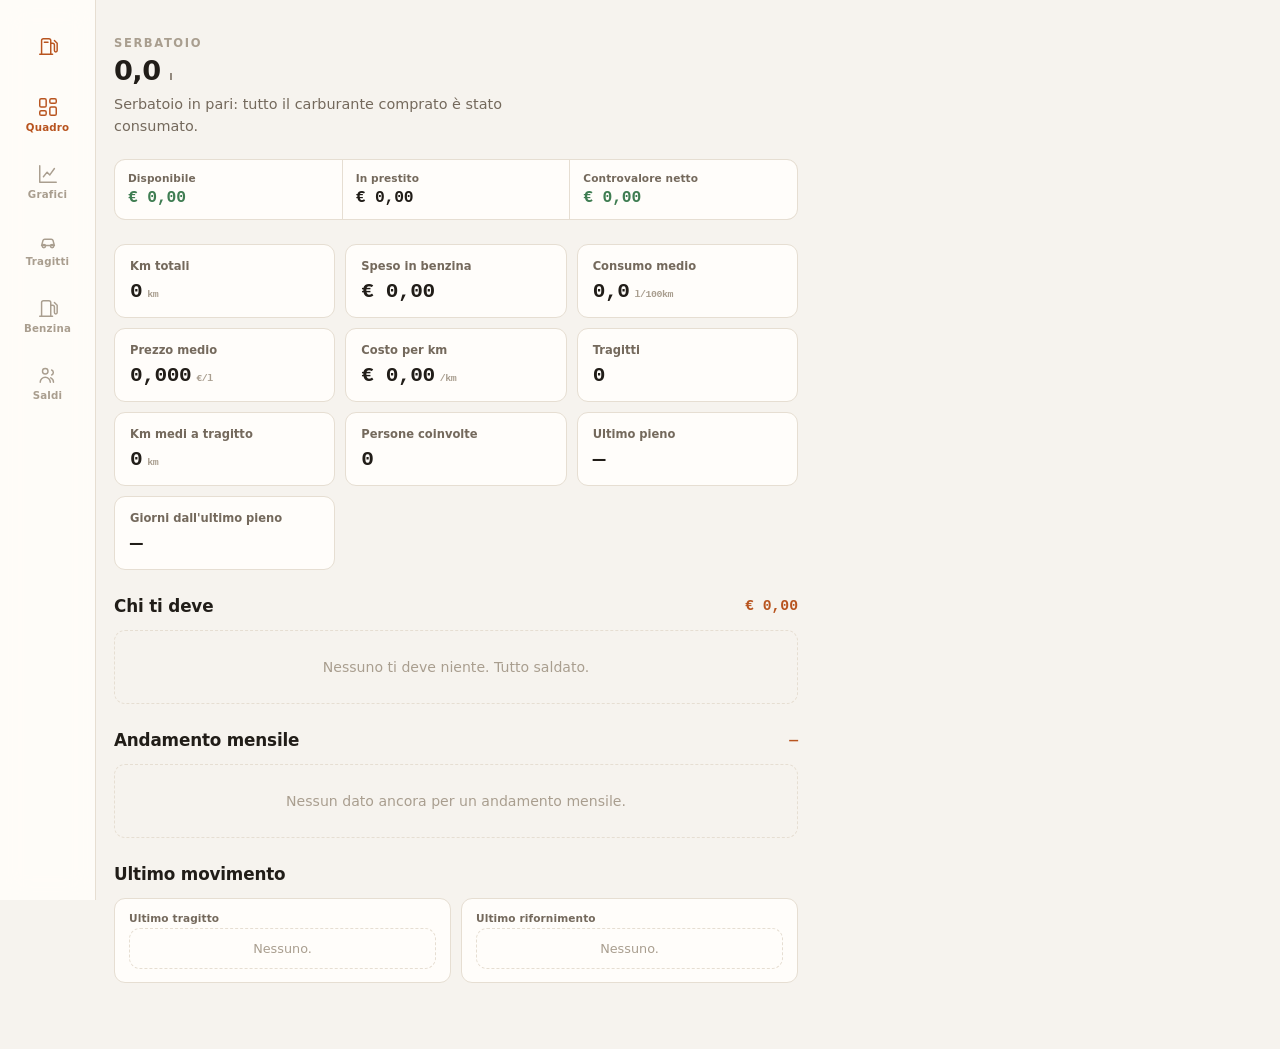
==== commit 696212aa: "fix: aggiorna porte e binding per il server e il docker-compose; migliora dashboard con nuove statis" ====
--- a/fuel-manager/index.html
+++ b/fuel-manager/index.html
@@ -21,6 +21,10 @@
       <svg viewBox="0 0 24 24" width="22" height="22" fill="none" stroke="currentColor" stroke-width="1.6" stroke-linecap="round" stroke-linejoin="round"><rect x="3" y="3" width="7" height="9" rx="1.5"/><rect x="14" y="3" width="7" height="5" rx="1.5"/><rect x="14" y="12" width="7" height="9" rx="1.5"/><rect x="3" y="16" width="7" height="5" rx="1.5"/></svg>
       <span>Quadro</span>
     </button>
+    <button class="tab" data-tab="grafici">
+      <svg viewBox="0 0 24 24" width="22" height="22" fill="none" stroke="currentColor" stroke-width="1.6" stroke-linecap="round" stroke-linejoin="round"><path d="M3 3v18h18"/><path d="M7 15l4-5 3 3 5-7"/></svg>
+      <span>Grafici</span>
+    </button>
     <button class="tab" data-tab="tragitti">
       <svg viewBox="0 0 24 24" width="22" height="22" fill="none" stroke="currentColor" stroke-width="1.6" stroke-linecap="round" stroke-linejoin="round"><path d="M5 17h14l-1.5-5.5A2 2 0 0 0 15.6 10H8.4a2 2 0 0 0-1.9 1.5L5 17Z"/><circle cx="7.5" cy="17.5" r="1.8"/><circle cx="16.5" cy="17.5" r="1.8"/></svg>
       <span>Tragitti</span>
@@ -40,9 +44,14 @@
     <section id="dashboard" class="tab-content active">
       <header class="page-head">
         <p class="eyebrow">Serbatoio</p>
-        <h1 id="tank-headline">—</h1>
+        <div class="tank-headline-row">
+          <h1 class="tank-stat-big" id="tank-headline">—</h1>
+          <h1 class="tank-stat-big tank-stat-big-2" id="tank-headline-2"></h1>
+        </div>
         <p class="page-sub" id="tank-sub"></p>
       </header>
+
+      <div class="tank-row" id="tank-stats"></div>
 
       <div class="bento" id="dash-metrics"></div>
 
@@ -52,6 +61,73 @@
           <span class="pill" id="owed-total">—</span>
         </div>
         <div id="dash-saldi" class="ledger"></div>
+      </div>
+
+      <div class="panel">
+        <div class="panel-head">
+          <h2>Andamento mensile</h2>
+          <span class="pill" id="trend-total">—</span>
+        </div>
+        <div id="dash-trend" class="trend"></div>
+      </div>
+
+      <div class="panel">
+        <div class="panel-head"><h2>Ultimo movimento</h2></div>
+        <div id="dash-recent" class="recent-grid"></div>
+      </div>
+    </section>
+
+    <!-- ============ GRAFICI ============ -->
+    <section id="grafici" class="tab-content">
+      <header class="page-head">
+        <h1>Grafici</h1>
+        <p class="page-sub">Esplora l'andamento di spese, prezzi e consumi. Cambia metrica, periodo e tipo al volo.</p>
+      </header>
+
+      <div class="chart-controls">
+        <div class="field">
+          <label for="g-metric">Metrica</label>
+          <select id="g-metric">
+            <option value="prezzo">Prezzo carburante</option>
+            <option value="mensile">Spesa mensile</option>
+            <option value="cumulativa">Spesa cumulativa</option>
+            <option value="rifornimenti">Spesa per rifornimento</option>
+            <option value="consumo">Consumo per tragitto</option>
+          </select>
+        </div>
+        <div class="field">
+          <label for="g-period">Periodo</label>
+          <select id="g-period">
+            <option value="all">Tutto</option>
+            <option value="365">Ultimo anno</option>
+            <option value="180">Ultimi 6 mesi</option>
+            <option value="90">Ultimi 3 mesi</option>
+          </select>
+        </div>
+        <div class="field">
+          <label for="g-type">Tipo</label>
+          <select id="g-type">
+            <option value="line">Linea</option>
+            <option value="area">Area</option>
+            <option value="bar">Barre</option>
+          </select>
+        </div>
+        <label class="chip chip-toggle">
+          <input type="checkbox" id="g-trend">
+          <span>Media mobile</span>
+        </label>
+      </div>
+
+      <div class="chart-card">
+        <div class="chart-head">
+          <h2 id="g-title">—</h2>
+          <span class="pill" id="g-summary">—</span>
+        </div>
+        <div class="chart-wrap">
+          <svg id="g-svg" viewBox="0 0 600 280" preserveAspectRatio="none"></svg>
+          <div id="g-tooltip" class="chart-tooltip" hidden></div>
+        </div>
+        <div class="chart-axis-x" id="g-axis-x"></div>
       </div>
     </section>
 
--- a/fuel-manager/style.css
+++ b/fuel-manager/style.css
@@ -112,12 +112,35 @@
 .page-head h1 {
   font-size: 1.7rem; font-weight: 700; letter-spacing: -0.02em; line-height: 1.1;
 }
-#tank-headline {
+.tank-headline-row { display: flex; flex-wrap: wrap; align-items: baseline; gap: 8px 20px; }
+.tank-stat-big {
   font-size: clamp(2.6rem, 12vw, 3.6rem); font-weight: 700;
   letter-spacing: -0.04em; line-height: 1; font-variant-numeric: tabular-nums;
 }
-#tank-headline small { font-size: 0.32em; font-weight: 600; color: var(--text-2); letter-spacing: 0; }
+.tank-stat-big small { font-size: 0.32em; font-weight: 600; color: var(--text-2); letter-spacing: 0; }
+.tank-stat-big-2 {
+  font-size: clamp(1.5rem, 7vw, 2rem); color: var(--text-2);
+}
+.tank-stat-big-2:empty { display: none; }
 .page-sub { margin-top: 8px; color: var(--text-2); font-size: 0.9rem; line-height: 1.5; max-width: 52ch; }
+
+/* ---------------- Tank stats (controvalore) ---------------- */
+.tank-row {
+  display: grid; grid-template-columns: repeat(3, 1fr); gap: 1px;
+  background: var(--border); border: 1px solid var(--border);
+  border-radius: var(--radius-sm); overflow: hidden; margin: 18px 0;
+}
+.tank-stat {
+  background: var(--surface); padding: 12px 13px;
+  display: flex; flex-direction: column; gap: 4px;
+  animation: rise 0.45s var(--ease) backwards;
+  animation-delay: calc(var(--i) * 50ms);
+}
+.tank-stat-label { font-size: 0.66rem; color: var(--text-2); font-weight: 600; letter-spacing: 0.01em; }
+.tank-stat-value {
+  font-family: var(--mono); font-size: 1.02rem; font-weight: 600;
+  font-variant-numeric: tabular-nums; letter-spacing: -0.01em;
+}
 
 /* ---------------- Bento metrics ---------------- */
 .bento {
@@ -171,6 +194,77 @@
 .ledger-amt { font-family: var(--mono); font-size: 0.92rem; font-weight: 600; text-align: right; font-variant-numeric: tabular-nums; }
 .ledger-amt.neg { color: var(--neg); }
 .ledger-full .ledger-row { grid-template-columns: minmax(0,1fr) 90px auto; }
+
+/* ---------------- Trend mensile ---------------- */
+.trend { display: flex; flex-direction: column; }
+.trend-row {
+  display: grid; grid-template-columns: 56px minmax(0,1fr) auto;
+  align-items: center; gap: 12px;
+  padding: 10px 2px; border-top: 1px solid var(--border);
+  animation: rise 0.45s var(--ease) backwards;
+  animation-delay: calc(var(--i) * 40ms);
+}
+.trend-row:first-child { border-top: none; }
+.trend-label { font-size: 0.78rem; color: var(--text-2); font-weight: 600; text-transform: capitalize; }
+.trend-bar { height: 6px; background: var(--surface-2); border-radius: 99px; overflow: hidden; }
+.trend-bar > span { display: block; height: 100%; background: var(--accent); border-radius: 99px; transition: width 0.6s var(--ease); }
+.trend-amt { font-family: var(--mono); font-size: 0.86rem; font-weight: 600; text-align: right; font-variant-numeric: tabular-nums; }
+
+/* ---------------- Ultimo movimento ---------------- */
+.recent-grid { display: grid; grid-template-columns: 1fr 1fr; gap: 10px; }
+.recent-card {
+  background: var(--surface); border: 1px solid var(--border);
+  border-radius: var(--radius-sm); padding: 13px 14px;
+  display: flex; flex-direction: column; gap: 4px;
+}
+.recent-label { font-size: 0.66rem; color: var(--text-2); font-weight: 600; letter-spacing: 0.01em; }
+.recent-date { font-family: var(--mono); font-size: 0.82rem; font-weight: 600; }
+.recent-info { font-size: 0.78rem; color: var(--text-3); }
+.recent-amt { font-family: var(--mono); font-size: 1.06rem; font-weight: 700; margin-top: 2px; font-variant-numeric: tabular-nums; }
+
+/* ---------------- Grafici ---------------- */
+.chart-controls { display: flex; flex-wrap: wrap; gap: 12px; align-items: flex-end; margin-bottom: 18px; }
+.chart-controls .field { min-width: 132px; flex: 1 1 132px; }
+.chip-toggle { padding: 10px 14px; align-self: stretch; display: inline-flex; align-items: center; }
+.chip-toggle input { position: absolute; opacity: 0; pointer-events: none; }
+.chip-toggle:has(input:checked) {
+  background: color-mix(in srgb, var(--accent) 12%, var(--surface));
+  border-color: var(--accent); color: var(--accent); font-weight: 600;
+}
+
+.chart-card {
+  background: var(--surface); border: 1px solid var(--border);
+  border-radius: var(--radius); padding: 18px;
+}
+.chart-head { display: flex; align-items: center; justify-content: space-between; margin-bottom: 10px; }
+.chart-head h2 { font-size: 1rem; font-weight: 700; letter-spacing: -0.01em; }
+
+.chart-wrap { position: relative; width: 100%; aspect-ratio: 600/280; }
+.chart-wrap svg { width: 100%; height: 100%; display: block; overflow: visible; touch-action: none; cursor: crosshair; }
+.chart-grid { stroke: var(--border); stroke-width: 1; }
+.chart-line { stroke: var(--accent); stroke-width: 2.4; stroke-linecap: round; stroke-linejoin: round; }
+.chart-area { fill: color-mix(in srgb, var(--accent) 16%, transparent); stroke: none; }
+.chart-trend { stroke: var(--text-3); stroke-width: 1.6; stroke-dasharray: 5 4; }
+.chart-dot { fill: var(--surface); stroke: var(--accent); stroke-width: 2; transition: r 0.12s; }
+.chart-dot:hover { r: 5; }
+.chart-bar { fill: var(--accent); rx: 2; transition: opacity 0.12s; }
+.chart-bar:hover { opacity: 0.8; }
+
+.chart-tooltip {
+  position: absolute; top: 4px; transform: translateX(-50%);
+  background: var(--text); color: var(--bg);
+  padding: 6px 10px; border-radius: 8px; font-size: 0.74rem;
+  display: flex; flex-direction: column; align-items: center; gap: 1px;
+  white-space: nowrap; pointer-events: none; box-shadow: var(--shadow);
+}
+.chart-tooltip strong { font-family: var(--mono); font-size: 0.82rem; }
+.chart-tooltip span { opacity: 0.75; font-size: 0.66rem; }
+
+.chart-axis-x { position: relative; height: 18px; margin-top: 6px; }
+.chart-axis-x span {
+  position: absolute; transform: translateX(-50%);
+  font-size: 0.66rem; color: var(--text-3); font-family: var(--mono); white-space: nowrap;
+}
 
 /* ---------------- Forms ---------------- */
 .card-form {
